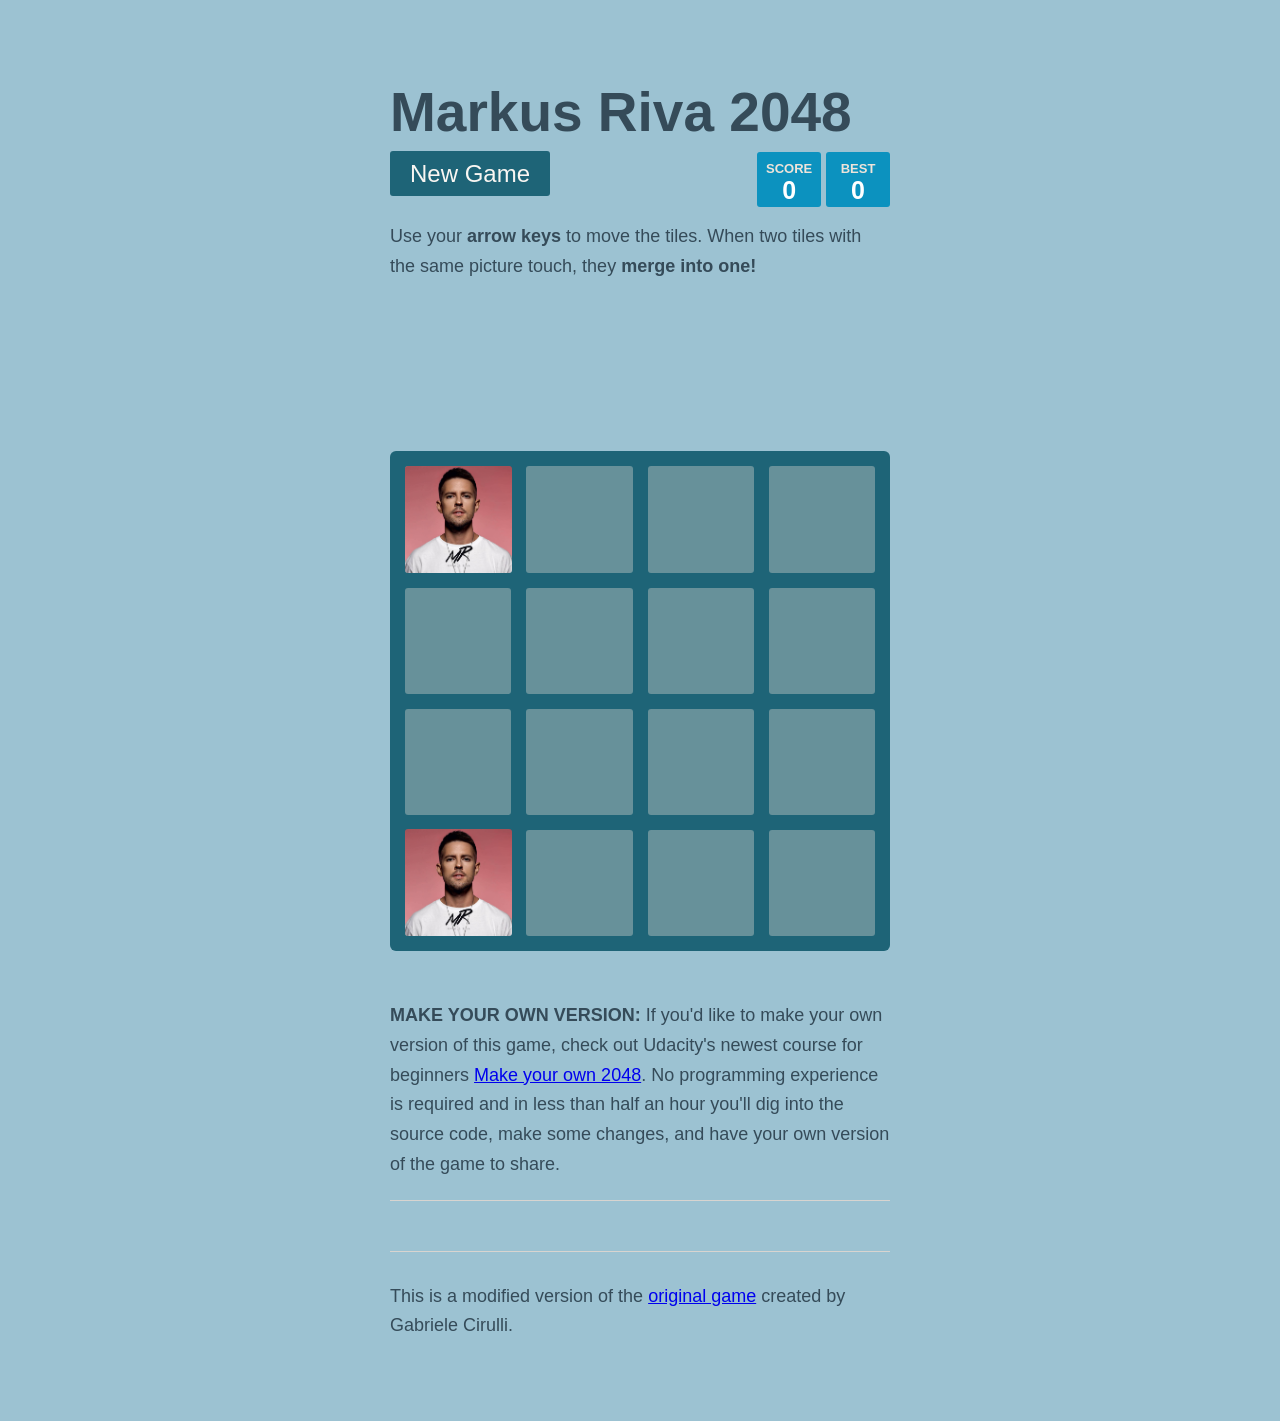
==== MR2048/index.html @ f6780273 "xxx" ====
<!DOCTYPE html>
<html lang="en" manifest="cache.appcache">
<head>
  <meta charset="utf-8">
  <title>Markus Riva 2048</title>

  <link href="style/main.css" rel="stylesheet" type="text/css">
  <link href='http://fonts.googleapis.com/css?family=Source+Code+Pro:400,600,700' rel='stylesheet' type='text/css'>
  <link rel="shortcut icon" href="favicon.ico">
  <link rel="apple-touch-icon" href="meta/apple-touch-icon.png">
  <meta name="apple-mobile-web-app-capable" content="yes">
  <meta name="keywords" content="Play Markus Riva 2048">
  <meta name="apple-mobile-web-app-status-bar-style" content="black">

  <meta name="HandheldFriendly" content="True">
  <meta name="MobileOptimized" content="320">
  <meta name="viewport" content="width=device-width, target-densitydpi=160dpi, initial-scale=1.0, maximum-scale=1, user-scalable=no, minimal-ui">
  <meta name="format-detection" content="telephone=no" />

  <meta property="og:title" content="2048 game"/>
  <meta property="og:site_name" content="2048 game"/>
  <meta property="og:description" content="Play Markus Riva 2048."/>
  <meta property="og:image" content="http://gabrielecirulli.github.io/2048/meta/og_image.png"/>
</head>

<script>
  (function(i,s,o,g,r,a,m){i['GoogleAnalyticsObject']=r;i[r]=i[r]||function(){
  (i[r].q=i[r].q||[]).push(arguments)},i[r].l=1*new Date();a=s.createElement(o),
  m=s.getElementsByTagName(o)[0];a.async=1;a.src=g;m.parentNode.insertBefore(a,m)
  })(window,document,'script','//www.google-analytics.com/analytics.js','ga');

  ga('create', 'UA-69261327-1', 'auto');
  ga('send', 'pageview');

  </script>

<body>

  <div class="item facebook">
          <a href="http://www.facebook.com/digitaltrendsftw" target="_blank" rel="nofollow" title="Follow us on Facebook" data-click-id="dt-facebook"></a>
  </div>

      <div class="container">
    <div class="heading">
      <h1 class="title">Markus Riva 2048</h1>
      <a class="restart-button">New Game</a>
      <div class="scores-container">
        <div class="score-container">0</div>
        <div class="best-container">0</div>
      </div>
    </div>

    <div class="above-game">
      <p class="game-intro"></p>
    </div>

    <div class="pre-game">
      <p class="important"></strong> Use your <strong>arrow keys</strong> to move the tiles. When two tiles with the same picture touch, they <strong>merge into one!</strong> </p>

    </div>

<div id='ibb-widget-root-1043382389'></div><script>(function(t,e,i,d){var o=t.getElementById(i),n=t.createElement(e);o.style.height=50;o.style.width=320;o.style.display='inline-block';n.id='ibb-widget',n.setAttribute('src',('https:'===t.location.protocol?'https://':'http://')+d),n.setAttribute('width','320'),n.setAttribute('height','50'),n.setAttribute('frameborder','0'),n.setAttribute('scrolling','no'),o.appendChild(n)})(document,'iframe','ibb-widget-root-1043382389',"banners.itunes.apple.com/banner.html?partnerId=&aId=1000l9mJ&bt=catalog&t=catalog_black&id=1043382389&c=us&l=en-US&w=320&h=50&store=appleMusic");</script>

<iframe src="https://embed.spotify.com/?uri=spotify:artist:14zK2CBgfbbsffJ1e8kffD" width="500" height="80" frameborder="0" allowtransparency="true"></iframe>

<script type='text/javascript' src='//eclkmpbn.com/adServe/banners?tid=85369_138059_0&type=footer&size=468x60'></script>

    <div class="game-container">
      <div class="game-message">
        <p></p>
        <div class="lower">
	        <a href="http://www.udacity.com/course/ud248"class="learn learn-low">Take the Class!</a>
          <a class="retry-button">Play Again</a>
          <div class="score-sharing"></div>
        </div>
      </div>

      <div class="grid-container">
        <div class="grid-row">
          <div class="grid-cell"></div>
          <div class="grid-cell"></div>
          <div class="grid-cell"></div>
          <div class="grid-cell"></div>
        </div>
        <div class="grid-row">
          <div class="grid-cell"></div>
          <div class="grid-cell"></div>
          <div class="grid-cell"></div>
          <div class="grid-cell"></div>
        </div>
        <div class="grid-row">
          <div class="grid-cell"></div>
          <div class="grid-cell"></div>
          <div class="grid-cell"></div>
          <div class="grid-cell"></div>
        </div>
        <div class="grid-row">
          <div class="grid-cell"></div>
          <div class="grid-cell"></div>
          <div class="grid-cell"></div>
          <div class="grid-cell"></div>
        </div>
      </div>

      <div class="tile-container">

      </div>
    </div>


    <p class="game-explanation">
      <strong class="important">Make your own version:</strong> If you'd like to make your own version of this game, check out Udacity's newest course for beginners <a href="https://www.udacity.com/course/ud248" target="_blank">Make your own 2048</a>. No programming experience is required and in less than half an hour you'll dig into the source code, make some changes, and have your own version of the game to share.
    </p>
    <hr>
    <p class="game-explanation">
    </p>
    <hr>
    <p>
    This is a modified version of the <a href="http://gabrielecirulli.github.io/2048/" target="_blank">original game</a> created by Gabriele Cirulli.
    </p>
  </div>

  <script src="js/bind_polyfill.js"></script>
  <script src="js/classlist_polyfill.js"></script>
  <script src="js/animframe_polyfill.js"></script>
  <script src="js/keyboard_input_manager.js"></script>
  <script src="js/html_actuator.js"></script>
  <script src="js/grid.js"></script>
  <script src="js/tile.js"></script>
  <script src="js/local_storage_manager.js"></script>
  <script src="js/game_manager.js"></script>
  <script src="js/application.js"></script>
  <script>!function(d,s,id){var js,fjs=d.getElementsByTagName(s)[0];if(!d.getElementById(id)){js=d.createElement(s);js.id=id;js.src="https://platform.twitter.com/widgets.js";fjs.parentNode.insertBefore(js,fjs);}}(document,"script","twitter-wjs");</script>
 
</body>
</html>
---- MR2048/style/main.css ----
@import url(fonts/clear-sans.css);
@import url("http://fonts.googleapis.com/css?family=Source+Code+Pro:400,600,700");
html, body {
  margin: 0;
  padding: 0;
  background: #9cc2d2;
  color: #354b59;
  font-family: "Clear Sans", "Helvetica Neue", Arial, sans-serif;
  font-family: "Whitney SSm A","Whitney SSm B","Helvetica Neue",Helvetica,Arial,sans-serif;
  font-size: 18px; }

body {
  margin: 80px 0; }

p.learn {
  margin-top: 20px;
}

span.tile-text {
  line-height: 1.25;
}



input {
  display: inline-block;
  background: #8f7a66;
  border-radius: 3px;
  padding: 0 20px;
  text-decoration: none;
  color: #f9f6f2;
  height: 40px;
  line-height: 42px;
  cursor: pointer;
  font: inherit;
  border: none;
  outline: none;
  box-sizing: border-box;
  font-weight: bold;
  margin: 0;
  -webkit-appearance: none;
  -moz-appearance: none;
  appearance: none; }
  input[type="text"], input[type="email"] {
    cursor: auto;
    background: #fcfbf9;
    font-weight: normal;
    color: #776e65;
    padding: 0 15px; }
    input[type="text"]::-webkit-input-placeholder, input[type="email"]::-webkit-input-placeholder {
      color: #9d948c; }
    input[type="text"]::-moz-placeholder, input[type="email"]::-moz-placeholder {
      color: #9d948c; }
    input[type="text"]:-ms-input-placeholder, input[type="email"]:-ms-input-placeholder {
      color: #9d948c; }

.heading:after {
  content: "";
  display: block;
  clear: both; }

h1.title {
  font-size: 55px;
  font-weight: medium;
  margin: 0;
  display: block;
  float: left; }

@-webkit-keyframes move-up {
  0% {
    top: 25px;
    opacity: 1; }

  100% {
    top: -50px;
    opacity: 0; } }
@-moz-keyframes move-up {
  0% {
    top: 25px;
    opacity: 1; }

  100% {
    top: -50px;
    opacity: 0; } }
@keyframes move-up {
  0% {
    top: 25px;
    opacity: 1; }

  100% {
    top: -50px;
    opacity: 0; } }
.scores-container {
  float: right;
  text-align: right; }

.score-container, .best-container {
  position: relative;
  display: inline-block;
  background: #0c92bf;
  padding: 15px 25px;
  font-size: 25px;
  height: 25px;
  line-height: 47px;
  font-weight: bold;
  border-radius: 3px;
  color: white;
  margin-top: 8px;
  text-align: center; }
  .score-container:after, .best-container:after {
    position: absolute;
    width: 100%;
    top: 10px;
    left: 0;
    text-transform: uppercase;
    font-size: 13px;
    line-height: 13px;
    text-align: center;
    color: #eee4da; }
  .score-container .score-addition, .best-container .score-addition {
    position: absolute;
    right: 30px;
    color: red;
    font-size: 25px;
    line-height: 25px;
    font-weight: bold;
    color: rgba(119, 110, 101, 0.9);
    z-index: 100;
    -webkit-animation: move-up 600ms ease-in;
    -moz-animation: move-up 600ms ease-in;
    animation: move-up 600ms ease-in;
    -webkit-animation-fill-mode: both;
    -moz-animation-fill-mode: both;
    animation-fill-mode: both; }

.score-container:after {
  content: "Score"; }

.best-container:after {
  content: "Best"; }

p {
  margin-top: 0;
  margin-bottom: 10px;
  line-height: 1.65; }

a {
  font-weight: medium;
  text-decoration: underline;
  cursor: pointer; }

strong.important {
  text-transform: uppercase; }

hr {
  border: none;
  border-bottom: 1px solid #d8d4d0;
  margin-top: 20px;
  margin-bottom: 30px; }

.container {
  width: 500px;
  margin: 0 auto; }

@-webkit-keyframes fade-in {
  0% {
    opacity: 0; }

  100% {
    opacity: 1; } }
@-moz-keyframes fade-in {
  0% {
    opacity: 0; }

  100% {
    opacity: 1; } }
@keyframes fade-in {
  0% {
    opacity: 0; }

  100% {
    opacity: 1; } }
@-webkit-keyframes slide-up {
  0% {
    margin-top: 32%; }

  100% {
    margin-top: 20%; } }
@-moz-keyframes slide-up {
  0% {
    margin-top: 32%; }

  100% {
    margin-top: 20%; } }
@keyframes slide-up {
  0% {
    margin-top: 32%; }

  100% {
    margin-top: 20%; } }
.game-container {
  margin-top: 20px;
  position: relative;
  padding: 15px;
  cursor: default;
  -webkit-touch-callout: none;
  -ms-touch-callout: none;
  -webkit-user-select: none;
  -moz-user-select: none;
  -ms-user-select: none;
  -ms-touch-action: none;
  touch-action: none;
  background: #1e6477;
  border-radius: 6px;
  width: 500px;
  height: 500px;
  -webkit-box-sizing: border-box;
  -moz-box-sizing: border-box;
  box-sizing: border-box; }

.game-message {
  display: none;
  position: absolute;
  top: 0;
  right: 0;
  bottom: 0;
  left: 0;
  background: rgba(150, 150, 150, 0.83);
  z-index: 100;
  padding-top: 40px;
  text-align: center;
  -webkit-animation: fade-in 800ms ease 1200ms;
  -moz-animation: fade-in 800ms ease 1200ms;
  animation: fade-in 800ms ease 1200ms;
  -webkit-animation-fill-mode: both;
  -moz-animation-fill-mode: both;
  animation-fill-mode: both; }
  .game-message p {
    font-size: 60px;
    font-weight: bold;
    height: 60px;
    line-height: 60px;
    margin-top: 222px; }
  .game-message .lower {
    display: block;
    margin-top: 29px; }
  .game-message .mailing-list {
    margin-top: 52px; }
    .game-message .mailing-list strong {
      display: block;
      margin-bottom: 10px; }
    .game-message .mailing-list .mailing-list-email-field {
      width: 230px;
      margin-right: 5px; }
  .game-message a {
    display: inline-block;
    background: #8f7a66;
    border-radius: 3px;
    padding: 0 20px;
    text-decoration: none;
    color: #f9f6f2;
    height: 40px;
    line-height: 42px;
    cursor: pointer;
    margin-left: 9px; }
    .game-message a.keep-playing-button {
      display: none; }
  .game-message .score-sharing {
    display: inline-block;
    vertical-align: middle;
    margin-left: 10px; }
  .game-message.game-won {
    background: rgba(237, 194, 46, 0.5);
    color: #f9f6f2; }
    .game-message.game-won a.keep-playing-button {
      display: inline-block; }
  .game-message.game-won, .game-message.game-over {
    display: block; }
    .game-message.game-won p, .game-message.game-over p {
      -webkit-animation: slide-up 1.5s ease-in-out 2500ms;
      -moz-animation: slide-up 1.5s ease-in-out 2500ms;
      animation: slide-up 1.5s ease-in-out 2500ms;
      -webkit-animation-fill-mode: both;
      -moz-animation-fill-mode: both;
      animation-fill-mode: both; }
    .game-message.game-won .mailing-list, .game-message.game-over .mailing-list {
      -webkit-animation: fade-in 1.5s ease-in-out 2500ms;
      -moz-animation: fade-in 1.5s ease-in-out 2500ms;
      animation: fade-in 1.5s ease-in-out 2500ms;
      -webkit-animation-fill-mode: both;
      -moz-animation-fill-mode: both;
      animation-fill-mode: both; }

.grid-container {
  position: absolute;
  z-index: 1; }

.grid-row {
  margin-bottom: 15px; }
  .grid-row:last-child {
    margin-bottom: 0; }
  .grid-row:after {
    content: "";
    display: block;
    clear: both; }

.grid-cell {
  width: 106.25px;
  height: 106.25px;
  margin-right: 15px;
  float: left;
  border-radius: 3px;
  background: rgba(238, 228, 218, 0.35); }
  .grid-cell:last-child {
    margin-right: 0; }

.tile-container {
  position: absolute;
  z-index: 2; }

.tile, .tile .tile-inner {
  width: 107px;
  height: 107px;
  line-height: 116.25px; }
.tile.tile-position-1-1 {
  -webkit-transform: translate(0px, 0px);
  -moz-transform: translate(0px, 0px);
  transform: translate(0px, 0px); }
.tile.tile-position-1-2 {
  -webkit-transform: translate(0px, 121px);
  -moz-transform: translate(0px, 121px);
  transform: translate(0px, 121px); }
.tile.tile-position-1-3 {
  -webkit-transform: translate(0px, 242px);
  -moz-transform: translate(0px, 242px);
  transform: translate(0px, 242px); }
.tile.tile-position-1-4 {
  -webkit-transform: translate(0px, 363px);
  -moz-transform: translate(0px, 363px);
  transform: translate(0px, 363px); }
.tile.tile-position-2-1 {
  -webkit-transform: translate(121px, 0px);
  -moz-transform: translate(121px, 0px);
  transform: translate(121px, 0px); }
.tile.tile-position-2-2 {
  -webkit-transform: translate(121px, 121px);
  -moz-transform: translate(121px, 121px);
  transform: translate(121px, 121px); }
.tile.tile-position-2-3 {
  -webkit-transform: translate(121px, 242px);
  -moz-transform: translate(121px, 242px);
  transform: translate(121px, 242px); }
.tile.tile-position-2-4 {
  -webkit-transform: translate(121px, 363px);
  -moz-transform: translate(121px, 363px);
  transform: translate(121px, 363px); }
.tile.tile-position-3-1 {
  -webkit-transform: translate(242px, 0px);
  -moz-transform: translate(242px, 0px);
  transform: translate(242px, 0px); }
.tile.tile-position-3-2 {
  -webkit-transform: translate(242px, 121px);
  -moz-transform: translate(242px, 121px);
  transform: translate(242px, 121px); }
.tile.tile-position-3-3 {
  -webkit-transform: translate(242px, 242px);
  -moz-transform: translate(242px, 242px);
  transform: translate(242px, 242px); }
.tile.tile-position-3-4 {
  -webkit-transform: translate(242px, 363px);
  -moz-transform: translate(242px, 363px);
  transform: translate(242px, 363px); }
.tile.tile-position-4-1 {
  -webkit-transform: translate(363px, 0px);
  -moz-transform: translate(363px, 0px);
  transform: translate(363px, 0px); }
.tile.tile-position-4-2 {
  -webkit-transform: translate(363px, 121px);
  -moz-transform: translate(363px, 121px);
  transform: translate(363px, 121px); }
.tile.tile-position-4-3 {
  -webkit-transform: translate(363px, 242px);
  -moz-transform: translate(363px, 242px);
  transform: translate(363px, 242px); }
.tile.tile-position-4-4 {
  -webkit-transform: translate(363px, 363px);
  -moz-transform: translate(363px, 363px);
  transform: translate(363px, 363px); }

.tile {
  position: absolute;
  -webkit-transition: 100ms ease-in-out;
  -moz-transition: 100ms ease-in-out;
  transition: 100ms ease-in-out;
  -webkit-transition-property: -webkit-transform;
  -moz-transition-property: -moz-transform;
  transition-property: transform; }
  .tile .tile-inner {
    border-radius: 3px;
    background: #f5f5f5;
    text-align: center;
    font-weight: bold;
    z-index: 10;
    font-family: 'Source Code Pro', Courier;
    font-size: 16px; 
    color: #354b59;}
  .tile.tile-2 .tile-inner {
    background: url('../tile-sets/MR/2.jpg');
    background-size: 100%;
    color: rgba(0,0,0,0);
    box-shadow: 0 0 30px 10px rgba(243, 215, 116, 0), inset 0 0 0 1px rgba(255, 255, 255, 0); }
  .tile.tile-4 .tile-inner {
    background: url('../tile-sets/MR/4.jpg');
    background-size: 100%;
    color: rgba(0,0,0,0);
    box-shadow: 0 0 30px 10px rgba(243, 215, 116, 0), inset 0 0 0 1px rgba(255, 255, 255, 0); }
  .tile.tile-8 .tile-inner {
    background: url('../tile-sets/MR/8.jpg');
    background-size: 100%;
    color: rgba(0,0,0,0);
    font-weight: medium;
    font-size: 11px;
  }
  .tile.tile-16 .tile-inner {
    background: url('../tile-sets/MR/16.jpg');
    background-size: 100%;
    color: rgba(0,0,0,0);
    font-weight: medium;
    font-size: 10px;
  }
  .tile.tile-32 .tile-inner {
    background: url('../tile-sets/MR/32.jpg');
    background-size: 100%;
    color: rgba(0,0,0,0);
    font-size: 14px;
  }
  .tile.tile-64 .tile-inner {
    background: url('../tile-sets/MR/64.jpg');
    background-size: 100%;
    color: rgba(0,0,0,0);
    font-size: 14px;

  }
  .tile.tile-128 .tile-inner {
    font-weight: medium;
    background: url('../tile-sets/MR/128.jpg');
    background-size: 100%;
    color: rgba(0,0,0,0);
    box-shadow: 0 0 30px 10px rgba(243, 215, 116, 0.2381), inset 0 0 0 1px rgba(255, 255, 255, 0.14286);
    font-size: 12px; }
    @media screen and (max-width: 520px) {
      .tile.tile-128 .tile-inner {
        font-size: 12px; } }
  .tile.tile-256 .tile-inner {
    background: url('../tile-sets/MR/256.jpg');
    background-size: 100%;
    color: rgba(0,0,0,0);
    box-shadow: 0 0 30px 10px rgba(243, 215, 116, 0.31746), inset 0 0 0 1px rgba(255, 255, 255, 0.19048);
    font-size: 14px; }
    @media screen and (max-width: 520px) {
      .tile.tile-256 .tile-inner {
        font-size: 16px; } }
  .tile.tile-512 .tile-inner {
    background: url('../tile-sets/MR/512.jpg');
    background-size: 100%;
    color: rgba(0,0,0,0);
    box-shadow: 0 0 30px 10px rgba(243, 215, 116, 0.39683), inset 0 0 0 1px rgba(255, 255, 255, 0.2381);
    font-size: 13px; }
    @media screen and (max-width: 520px) {
      .tile.tile-512 .tile-inner {
        font-size: 13px; } }
  .tile.tile-1024 .tile-inner {
    background: url('../tile-sets/MR/1024.jpg');
    background-size: 100%;
    color: rgba(0,0,0,0);
    box-shadow: 0 0 30px 10px rgba(243, 215, 116, 0.47619), inset 0 0 0 1px rgba(255, 255, 255, 0.28571);
    font-size: 10px; }
    @media screen and (max-width: 520px) {
      .tile.tile-1024 .tile-inner {
        font-size: 10px; } }
  .tile.tile-2048 .tile-inner {
    background: url('../tile-sets/MR/2048.jpg');
    background-size: 100%;
    color: rgba(0,0,0,0);
    box-shadow: 0 0 30px 10px rgba(243, 215, 116, 0.55556), inset 0 0 0 1px rgba(255, 255, 255, 0.33333);
    font-size: 10px; }
    @media screen and (max-width: 520px) {
      .tile.tile-2048 .tile-inner {
        font-size: 10px; } }
  .tile.tile-super .tile-inner {
    color: #f9f6f2;
    background: #3c3a32;
    font-weight: medium;
    font-size: 12px; }
    @media screen and (max-width: 520px) {
      .tile.tile-super .tile-inner {
        font-size: 10px; } }

@-webkit-keyframes appear {
  0% {
    opacity: 0;
    -webkit-transform: scale(0);
    -moz-transform: scale(0);
    transform: scale(0); }

  100% {
    opacity: 1;
    -webkit-transform: scale(1);
    -moz-transform: scale(1);
    transform: scale(1); } }
@-moz-keyframes appear {
  0% {
    opacity: 0;
    -webkit-transform: scale(0);
    -moz-transform: scale(0);
    transform: scale(0); }

  100% {
    opacity: 1;
    -webkit-transform: scale(1);
    -moz-transform: scale(1);
    transform: scale(1); } }
@keyframes appear {
  0% {
    opacity: 0;
    -webkit-transform: scale(0);
    -moz-transform: scale(0);
    transform: scale(0); }

  100% {
    opacity: 1;
    -webkit-transform: scale(1);
    -moz-transform: scale(1);
    transform: scale(1); } }
.tile-new .tile-inner {
  -webkit-animation: appear 200ms ease 100ms;
  -moz-animation: appear 200ms ease 100ms;
  animation: appear 200ms ease 100ms;
  -webkit-animation-fill-mode: backwards;
  -moz-animation-fill-mode: backwards;
  animation-fill-mode: backwards; }

@-webkit-keyframes pop {
  0% {
    -webkit-transform: scale(0);
    -moz-transform: scale(0);
    transform: scale(0); }

  50% {
    -webkit-transform: scale(1.2);
    -moz-transform: scale(1.2);
    transform: scale(1.2); }

  100% {
    -webkit-transform: scale(1);
    -moz-transform: scale(1);
    transform: scale(1); } }
@-moz-keyframes pop {
  0% {
    -webkit-transform: scale(0);
    -moz-transform: scale(0);
    transform: scale(0); }

  50% {
    -webkit-transform: scale(1.2);
    -moz-transform: scale(1.2);
    transform: scale(1.2); }

  100% {
    -webkit-transform: scale(1);
    -moz-transform: scale(1);
    transform: scale(1); } }
@keyframes pop {
  0% {
    -webkit-transform: scale(0);
    -moz-transform: scale(0);
    transform: scale(0); }

  50% {
    -webkit-transform: scale(1.2);
    -moz-transform: scale(1.2);
    transform: scale(1.2); }

  100% {
    -webkit-transform: scale(1);
    -moz-transform: scale(1);
    transform: scale(1); } }
.tile-merged .tile-inner {
  z-index: 20;
  -webkit-animation: pop 200ms ease 100ms;
  -moz-animation: pop 200ms ease 100ms;
  animation: pop 200ms ease 100ms;
  -webkit-animation-fill-mode: backwards;
  -moz-animation-fill-mode: backwards;
  animation-fill-mode: backwards; }

.above-game {
  margin-top: 10px;
}

.above-game:after {
  content: "";
  display: block;
  clear: both; }

.game-intro {
  margin-top: 5px;
  float: left;
  line-height: 30px;
  margin-bottom: 0; }

.game-explanation {
  margin-top: 50px; }

.sharing {
  margin-top: 20px;
  text-align: center; }
  .sharing > iframe, .sharing > span, .sharing > form {
    display: inline-block;
    vertical-align: middle; }

@media screen and (max-width: 520px) {
  html, body {
    font-size: 15px; }

  body {
    margin: 20px 0;
    padding: 0 20px; }

  h1.title {
    font-size: 27px;
    margin-top: 15px; }

  .container {
    width: 280px;
    margin: 0 auto; }

  .score-container, .best-container {
    margin-top: 0;
    padding: 15px 10px;
    min-width: 40px; }

  .heading {
    margin-bottom: 10px; }

  .game-intro {
    width: 100%;
    display: block;
    box-sizing: border-box;
    line-height: 1.65; }

  .restart-button, .retry-button {
    position: absolute;
    width: 42%;
    padding: 0;
    display: block;
    box-sizing: border-box;
    margin-top: 2px;}

  .game-container {
    margin-top: 17px;
    position: relative;
    padding: 10px;
    cursor: default;
    -webkit-touch-callout: none;
    -ms-touch-callout: none;
    -webkit-user-select: none;
    -moz-user-select: none;
    -ms-user-select: none;
    -ms-touch-action: none;
    touch-action: none;
    background: #1e6477;
    border-radius: 6px;
    width: 280px;
    height: 280px;
    -webkit-box-sizing: border-box;
    -moz-box-sizing: border-box;
    box-sizing: border-box; }

  .game-message {
    display: none;
    position: absolute;
    top: 0;
    right: 0;
    bottom: 0;
    left: 0;
    background: rgba(238, 228, 218, 0.73);
    z-index: 100;
    padding-top: 40px;
    text-align: center;
    -webkit-animation: fade-in 800ms ease 1200ms;
    -moz-animation: fade-in 800ms ease 1200ms;
    animation: fade-in 800ms ease 1200ms;
    -webkit-animation-fill-mode: both;
    -moz-animation-fill-mode: both;
    animation-fill-mode: both; }
    .game-message p {
      font-size: 60px;
      font-weight: bold;
      height: 60px;
      line-height: 60px;
      margin-top: 222px; }
    .game-message .lower {
      display: block;
      margin-top: 29px; }
    .game-message .mailing-list {
      margin-top: 52px; }
      .game-message .mailing-list strong {
        display: block;
        margin-bottom: 10px; }
      .game-message .mailing-list .mailing-list-email-field {
        width: 230px;
        margin-right: 5px; }
    .game-message a {
      display: inline-block;
      background: #8f7a66;
      border-radius: 3px;
      padding: 0 20px;
      text-decoration: none;
      color: #f9f6f2;
      height: 40px;
      line-height: 42px;
      cursor: pointer;
      margin-left: 9px; }
      .game-message a.keep-playing-button {
        display: none; }
    .game-message .score-sharing {
      display: inline-block;
      vertical-align: middle;
      margin-left: 10px; }
    .game-message.game-won {
      background: rgba(237, 194, 46, 0.5);
      color: #f9f6f2; }
      .game-message.game-won a.keep-playing-button {
        display: inline-block; }
    .game-message.game-won, .game-message.game-over {
      display: block; }
      .game-message.game-won p, .game-message.game-over p {
        -webkit-animation: slide-up 1.5s ease-in-out 2500ms;
        -moz-animation: slide-up 1.5s ease-in-out 2500ms;
        animation: slide-up 1.5s ease-in-out 2500ms;
        -webkit-animation-fill-mode: both;
        -moz-animation-fill-mode: both;
        animation-fill-mode: both; }
      .game-message.game-won .mailing-list, .game-message.game-over .mailing-list {
        -webkit-animation: fade-in 1.5s ease-in-out 2500ms;
        -moz-animation: fade-in 1.5s ease-in-out 2500ms;
        animation: fade-in 1.5s ease-in-out 2500ms;
        -webkit-animation-fill-mode: both;
        -moz-animation-fill-mode: both;
        animation-fill-mode: both; }

  .grid-container {
    position: absolute;
    z-index: 1; }

  .grid-row {
    margin-bottom: 10px; }
    .grid-row:last-child {
      margin-bottom: 0; }
    .grid-row:after {
      content: "";
      display: block;
      clear: both; }

  .grid-cell {
    width: 57.5px;
    height: 57.5px;
    margin-right: 10px;
    float: left;
    border-radius: 3px;
    background: rgba(238, 228, 218, 0.35); }
    .grid-cell:last-child {
      margin-right: 0; }

  .tile-container {
    position: absolute;
    z-index: 2; }

  .tile, .tile .tile-inner {
    width: 58px;
    height: 58px;
    line-height: 67.5px; }
  .tile.tile-position-1-1 {
    -webkit-transform: translate(0px, 0px);
    -moz-transform: translate(0px, 0px);
    transform: translate(0px, 0px); }
  .tile.tile-position-1-2 {
    -webkit-transform: translate(0px, 67px);
    -moz-transform: translate(0px, 67px);
    transform: translate(0px, 67px); }
  .tile.tile-position-1-3 {
    -webkit-transform: translate(0px, 135px);
    -moz-transform: translate(0px, 135px);
    transform: translate(0px, 135px); }
  .tile.tile-position-1-4 {
    -webkit-transform: translate(0px, 202px);
    -moz-transform: translate(0px, 202px);
    transform: translate(0px, 202px); }
  .tile.tile-position-2-1 {
    -webkit-transform: translate(67px, 0px);
    -moz-transform: translate(67px, 0px);
    transform: translate(67px, 0px); }
  .tile.tile-position-2-2 {
    -webkit-transform: translate(67px, 67px);
    -moz-transform: translate(67px, 67px);
    transform: translate(67px, 67px); }
  .tile.tile-position-2-3 {
    -webkit-transform: translate(67px, 135px);
    -moz-transform: translate(67px, 135px);
    transform: translate(67px, 135px); }
  .tile.tile-position-2-4 {
    -webkit-transform: translate(67px, 202px);
    -moz-transform: translate(67px, 202px);
    transform: translate(67px, 202px); }
  .tile.tile-position-3-1 {
    -webkit-transform: translate(135px, 0px);
    -moz-transform: translate(135px, 0px);
    transform: translate(135px, 0px); }
  .tile.tile-position-3-2 {
    -webkit-transform: translate(135px, 67px);
    -moz-transform: translate(135px, 67px);
    transform: translate(135px, 67px); }
  .tile.tile-position-3-3 {
    -webkit-transform: translate(135px, 135px);
    -moz-transform: translate(135px, 135px);
    transform: translate(135px, 135px); }
  .tile.tile-position-3-4 {
    -webkit-transform: translate(135px, 202px);
    -moz-transform: translate(135px, 202px);
    transform: translate(135px, 202px); }
  .tile.tile-position-4-1 {
    -webkit-transform: translate(202px, 0px);
    -moz-transform: translate(202px, 0px);
    transform: translate(202px, 0px); }
  .tile.tile-position-4-2 {
    -webkit-transform: translate(202px, 67px);
    -moz-transform: translate(202px, 67px);
    transform: translate(202px, 67px); }
  .tile.tile-position-4-3 {
    -webkit-transform: translate(202px, 135px);
    -moz-transform: translate(202px, 135px);
    transform: translate(202px, 135px); }
  .tile.tile-position-4-4 {
    -webkit-transform: translate(202px, 202px);
    -moz-transform: translate(202px, 202px);
    transform: translate(202px, 202px); }

  .tile .tile-inner {
    font-size: 35px; }

  .game-message {
    padding-top: 0; }
    .game-message p {
      font-size: 30px !important;
      height: 30px !important;
      line-height: 30px !important;
      margin-top: 32% !important;
      margin-bottom: 0 !important; }
    .game-message .lower {
      margin-top: 10px !important; }
    .game-message.game-won .score-sharing {
      margin-top: 10px; }
    .game-message.game-over .mailing-list {
      margin-top: 25px; }
    .game-message .mailing-list {
      margin-top: 10px; }
      .game-message .mailing-list .mailing-list-email-field {
        width: 180px; }

  .sharing > iframe, .sharing > span, .sharing > form {
    display: block;
    margin: 0 auto;
    margin-bottom: 20px; } }
.pp-donate button {
  -webkit-appearance: none;
  -moz-appearance: none;
  appearance: none;
  border: none;
  font: inherit;
  color: inherit;
  display: inline-block;
  background: #8f7a66;
  border-radius: 3px;
  padding: 0 20px;
  text-decoration: none;
  color: #f9f6f2;
  height: 40px;
  line-height: 42px;
  cursor: pointer; }
  .pp-donate button img {
    vertical-align: -4px;
    margin-right: 8px; }

.btc-donate {
  position: relative;
  margin-left: 10px;
  display: inline-block;
  background: #8f7a66;
  border-radius: 3px;
  padding: 0 20px;
  text-decoration: none;
  color: #f9f6f2;
  height: 40px;
  line-height: 42px;
  cursor: pointer; }
  .btc-donate img {
    vertical-align: -4px;
    margin-right: 8px; }
  .btc-donate a {
    color: #f9f6f2;
    text-decoration: none;
    font-weight: normal; }
  .btc-donate .address {
    cursor: auto;
    position: absolute;
    width: 340px;
    right: 50%;
    margin-right: -170px;
    padding-bottom: 7px;
    top: -30px;
    opacity: 0;
    pointer-events: none;
    -webkit-transition: 400ms ease;
    -moz-transition: 400ms ease;
    transition: 400ms ease;
    -webkit-transition-property: top, opacity;
    -moz-transition-property: top, opacity;
    transition-property: top, opacity; }
    .btc-donate .address:after {
      position: absolute;
      border-top: 10px solid #bbada0;
      border-right: 7px solid transparent;
      border-left: 7px solid transparent;
      content: "";
      bottom: 0px;
      left: 50%;
      margin-left: -7px; }
    .btc-donate .address code {
      background-color: #bbada0;
      padding: 10px 15px;
      width: 100%;
      border-radius: 3px;
      line-height: 1;
      font-weight: normal;
      font-size: 15px;
      font-family: Consolas, "Liberation Mono", Courier, monospace;
      text-align: center; }
  .btc-donate:hover .address, .btc-donate .address:hover .address {
    opacity: 1;
    top: -45px;
    pointer-events: auto; }
  @media screen and (max-width: 480px) {
    .btc-donate {
      width: 120px; }
      .btc-donate .address {
        margin-right: -150px;
        width: 300px; }
        .btc-donate .address code {
          font-size: 13px; }
        .btc-donate .address:after {
          left: 50%;
          bottom: 2px; } }
a.learn, a.keep-playing-button {
  background-color: #de8b3e;
  text-decoration: none;
  border: 1px solid;
  border-color: #c7640b;
  color: white;
  border-radius: 0;
  margin: 0 auto;
  margin-top: 5px;
  display: block;
  width: 200px;
  padding: 10px;
  text-align: center;
}
a.learn:visited, a.keep-playing-button {
  }
a.learn:hover, a.keep-playing-button:hover, a.learn-low:hover {
  background-image: linear-gradient(to bottom,#f59a18 0,#f27d13 100%);
  background-repeat: repeat-x;
}

.restart-button, a.retry-button {
  display: inline-block;
  background: #1e6477;
  border-radius: 3px;
  padding: 10px 20px;
  height: 25px;
  text-decoration: none;
  font-size: 24px;
  color: #f9f6f2;
  line-height: 25px;
  cursor: pointer;
  display: block;
  text-align: center;
  float: left; 
  margin-top: 7px;
}

a.retry-button, a.learn-low {
  width: 150px;
  height: 40px;
  padding: 0;
  border-radius: 0;
  background-color:black;
  display: inline-block;
  margin: 0;
  line-height: 42px;
}

a.learn-low {
  margin-right: 10px;
}

a.retry-button {
  margin-left: 10px;
  float: center;
}
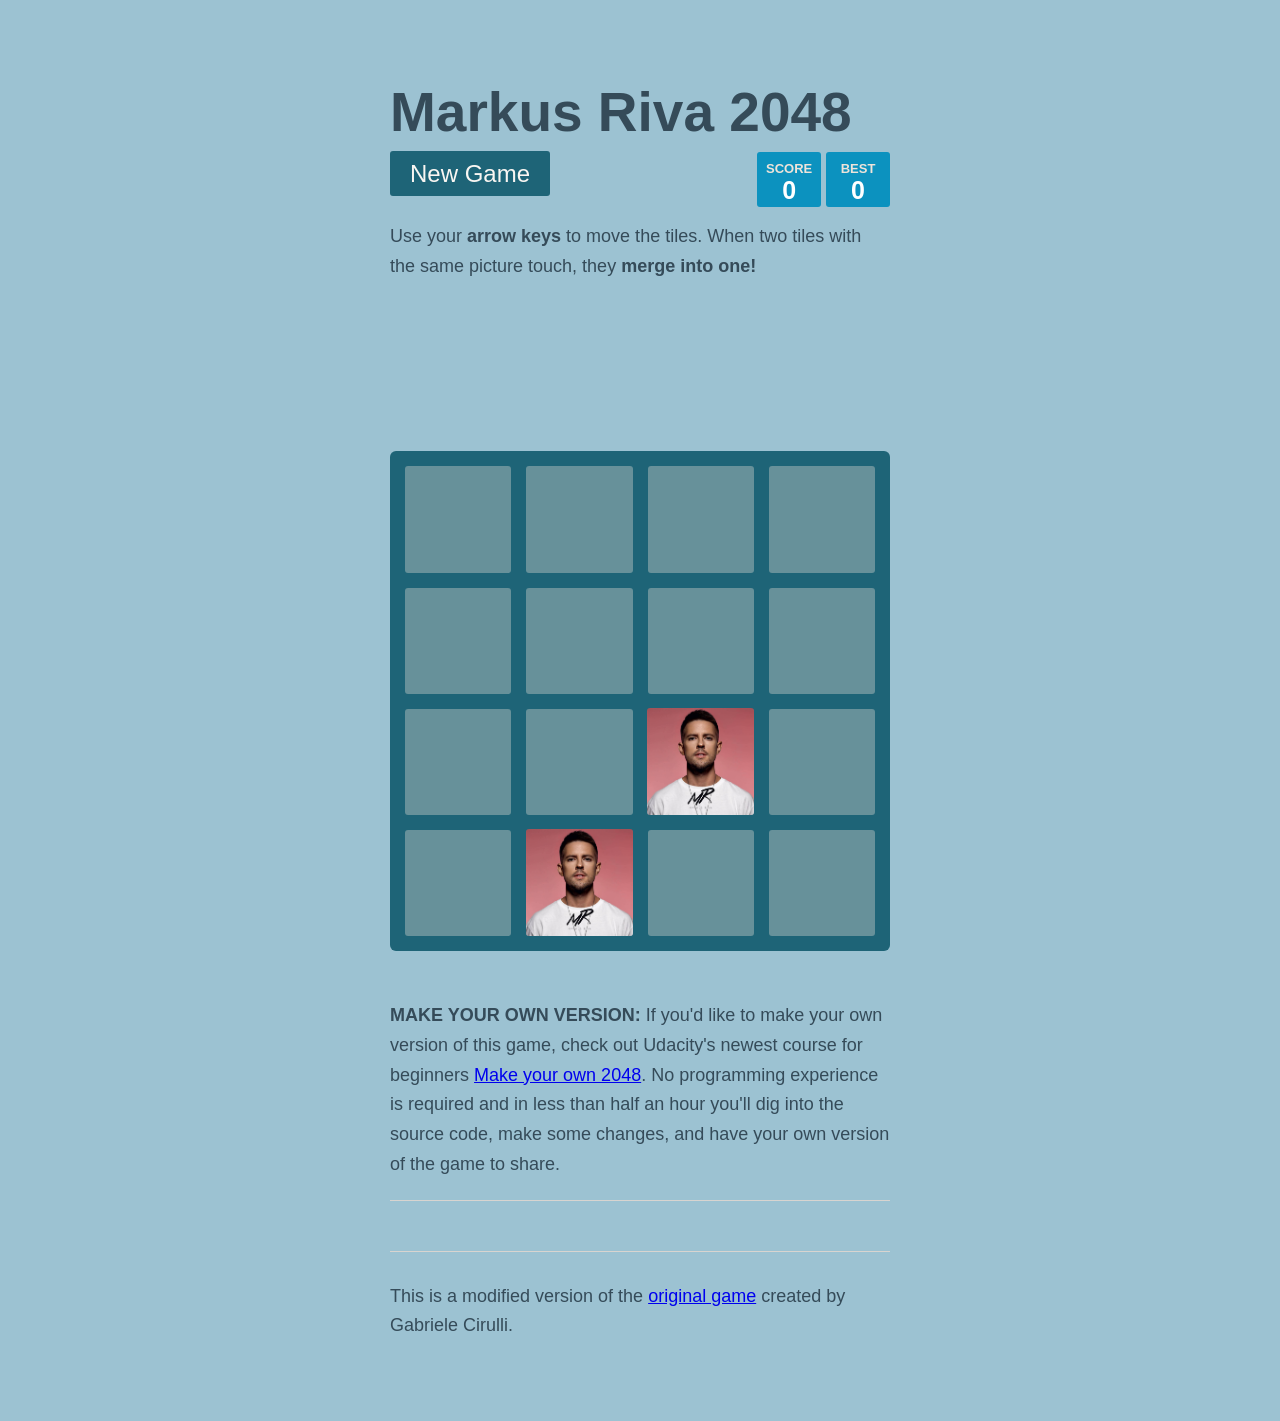
==== commit 5f270ba2: "pamats" ====
--- a/MR2048/index.html
+++ b/MR2048/index.html
@@ -6,7 +6,6 @@
 
   <link href="style/main.css" rel="stylesheet" type="text/css">
   <link href='http://fonts.googleapis.com/css?family=Source+Code+Pro:400,600,700' rel='stylesheet' type='text/css'>
-  <link rel="shortcut icon" href="favicon.ico">
   <link rel="apple-touch-icon" href="meta/apple-touch-icon.png">
   <meta name="apple-mobile-web-app-capable" content="yes">
   <meta name="keywords" content="Play Markus Riva 2048">
